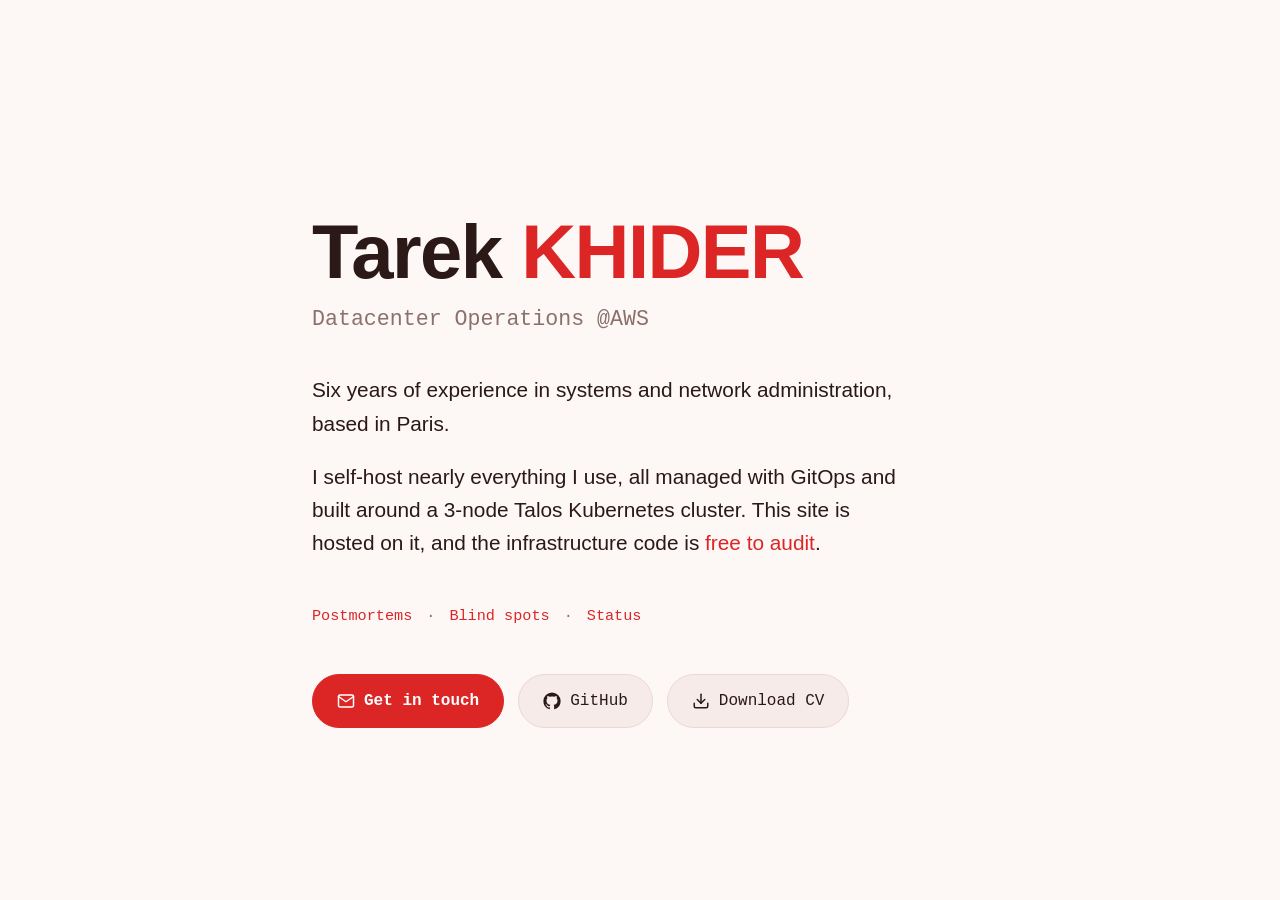
==== index.html @ 189da5d2 "Added 'STATS' button on the main page, and updated the years of experience" ====
<!DOCTYPE html>
<html lang="en">
<head>
  <meta charset="UTF-8" />
  <meta name="viewport" content="width=device-width, initial-scale=1.0" />
  <title>Tarek KHIDER</title>
  <meta name="description" content="Tarek Khider, datacenter operations in Paris, currently at AWS. Personal site, self-hosted on a GitOps home lab." />
  <meta name="author" content="Tarek Khider" />

  <!-- Open Graph -->
  <meta property="og:title" content="Tarek Khider | Datacenter Operations" />
  <meta property="og:description" content="Datacenter operations in Paris, currently at AWS. I self-host nearly everything I use, managed with GitOps, and write up what breaks in postmortems." />
  <meta property="og:type" content="website" />

  <link rel="icon" href="data:image/svg+xml,<svg xmlns=%22http://www.w3.org/2000/svg%22 viewBox=%220 0 100 100%22><text y=%22.9em%22 font-size=%2290%22>%E2%9C%A6</text></svg>" />
  <link rel="stylesheet" href="assets/css/style.css?v=13" />
</head>
<body>
  <input type="checkbox" id="cv-toggle" class="cv-check" hidden />

  <main class="hero">
    <h1>Tarek <span class="surname">KHIDER</span></h1>
    <p class="role">Datacenter Operations @AWS</p>

    <p class="bio">Six years of experience in systems and network administration, based in Paris.</p>

    <p class="bio">I self-host nearly everything I use, all managed with GitOps and built around a 3-node
      Talos Kubernetes cluster. This site is hosted on it, and the infrastructure code is
      <a href="https://github.com/tkhider/homelab-infra" target="_blank" rel="noopener noreferrer">free to audit</a>.</p>

    <nav class="page-links" aria-label="Site pages">
      <a href="/postmortems/">Postmortems</a>
      <span class="sep" aria-hidden="true">&middot;</span>
      <a href="/blind-spots/">Blind spots</a>
      <span class="sep" aria-hidden="true">&middot;</span>
      <a href="https://stats.khider.fr" target="_blank" rel="noopener noreferrer">Status</a>
    </nav>

    <div class="actions">
      <a class="btn btn-primary" href="mailto:t.khider@outlook.fr">
        <svg class="btn-icon" viewBox="0 0 24 24" fill="none" stroke="currentColor" stroke-width="2" stroke-linecap="round" stroke-linejoin="round" aria-hidden="true">
          <rect x="2" y="4" width="20" height="16" rx="2"/>
          <path d="m22 6-10 7L2 6"/>
        </svg>
        Get in touch
      </a>
      <a class="btn btn-ghost" href="https://github.com/tkhider" target="_blank" rel="noopener noreferrer">
        <svg class="btn-icon" viewBox="0 0 24 24" fill="currentColor" aria-hidden="true">
          <path d="M12 .5A11.5 11.5 0 0 0 .5 12a11.5 11.5 0 0 0 7.86 10.92c.575.106.785-.25.785-.555 0-.274-.01-1-.015-1.965-3.196.695-3.87-1.54-3.87-1.54-.523-1.33-1.277-1.685-1.277-1.685-1.044-.713.08-.698.08-.698 1.154.08 1.76 1.185 1.76 1.185 1.026 1.758 2.693 1.25 3.35.955.103-.743.4-1.25.728-1.538-2.552-.29-5.235-1.276-5.235-5.677 0-1.254.448-2.28 1.183-3.084-.119-.29-.513-1.46.112-3.043 0 0 .965-.31 3.163 1.178a10.98 10.98 0 0 1 2.88-.388c.977.004 1.96.132 2.88.388 2.196-1.488 3.16-1.178 3.16-1.178.626 1.583.232 2.753.114 3.043.737.804 1.182 1.83 1.182 3.084 0 4.412-2.687 5.384-5.246 5.668.412.355.78 1.057.78 2.13 0 1.538-.014 2.778-.014 3.157 0 .308.207.667.79.554A11.5 11.5 0 0 0 23.5 12 11.5 11.5 0 0 0 12 .5Z"/>
        </svg>
        GitHub
      </a>
      <label for="cv-toggle" class="btn btn-ghost cv-open">
        <svg class="btn-icon" viewBox="0 0 24 24" fill="none" stroke="currentColor" stroke-width="2" stroke-linecap="round" stroke-linejoin="round" aria-hidden="true">
          <path d="M21 15v4a2 2 0 0 1-2 2H5a2 2 0 0 1-2-2v-4"/>
          <path d="m7 10 5 5 5-5"/>
          <path d="M12 15V3"/>
        </svg>
        Download CV
      </label>
    </div>
  </main>

  <div class="cv-modal">
    <label for="cv-toggle" class="cv-backdrop" aria-hidden="true"></label>
    <div class="cv-card" role="dialog" aria-label="Choose CV language">
      <p class="cv-card-title">Choose a language</p>
      <a class="cv-menu-item" href="https://cv.khider.fr/tarek-khider-cv-en.pdf" download>English</a>
      <a class="cv-menu-item" href="https://cv.khider.fr/tarek-khider-cv-fr.pdf" download>Français</a>
    </div>
  </div>

</body>
</html>
---- assets/css/style.css ----
:root {
  --bg: #140f0f;
  --bg-soft: #1e1616;
  --border: #362626;
  --text: #f2e9e6;
  --muted: #a4908c;
  --accent: #ef4444;
  --accent-dim: #dc2626;
  --link: #f87171;
  --ok: #4ade80;
  --crit: #b91c1c;
  --mono: ui-monospace, SFMono-Regular, "SF Mono", Menlo, Consolas, "Liberation Mono", monospace;
  --sans: -apple-system, BlinkMacSystemFont, "Segoe UI", Roboto, Helvetica, Arial, sans-serif;
}

@media (prefers-color-scheme: light) {
  :root {
    --bg: #fdf7f6;
    --bg-soft: #f7ebe9;
    --border: #ecd7d3;
    --text: #2a1917;
    --muted: #8a716c;
    --accent: #dc2626;
    --accent-dim: #b91c1c;
    --link: #dc2626;
    --ok: #16a34a;
    --crit: #991b1b;
  }
}

* { box-sizing: border-box; }

html { scroll-behavior: smooth; }

body {
  margin: 0;
  min-height: 100vh;
  display: flex;
  flex-direction: column;
  background: var(--bg);
  color: var(--text);
  font-family: var(--sans);
  line-height: 1.65;
  -webkit-font-smoothing: antialiased;
}

a { color: var(--link); text-decoration: none; }

/* ---------- Hero ---------- */
.hero {
  flex: 1;
  display: flex;
  flex-direction: column;
  align-items: flex-start;
  justify-content: center;
  max-width: 720px;
  width: 100%;
  margin: 0 auto;
  padding: 96px 32px 56px;
}

h1 {
  font-size: clamp(3rem, 9vw, 4.75rem);
  line-height: 1.05;
  margin: 0 0 10px;
  letter-spacing: -0.02em;
  font-weight: 700;
}
.surname { color: var(--accent); }

.role {
  font-family: var(--mono);
  color: var(--muted);
  font-size: clamp(1.1rem, 2.5vw, 1.35rem);
  margin: 0 0 36px;
}

.bio {
  color: var(--text);
  font-size: clamp(1.1rem, 2.2vw, 1.3rem);
  line-height: 1.6;
  max-width: 52ch;
  margin: 0 0 20px;
}
.bio:last-of-type { margin-bottom: 44px; }

/* ---------- Buttons ---------- */
.actions {
  display: flex;
  flex-wrap: wrap;
  gap: 14px;
}

.btn {
  display: inline-flex;
  align-items: center;
  gap: 9px;
  font-family: var(--mono);
  font-size: 1rem;
  padding: 13px 24px;
  border-radius: 999px;
  border: 1px solid var(--border);
  transition: transform 0.12s ease, border-color 0.12s ease, background 0.12s ease;
}
.btn:hover { transform: translateY(-2px); }
.btn:active { transform: translateY(0); }

.btn-icon { width: 18px; height: 18px; flex-shrink: 0; }

.btn-primary {
  background: var(--accent);
  border-color: var(--accent);
  color: #ffffff;
  font-weight: 600;
}
.btn-primary:hover { background: var(--accent-dim); border-color: var(--accent-dim); }

.btn-ghost {
  background: var(--bg-soft);
  color: var(--text);
}
.btn-ghost:hover { border-color: var(--accent); color: var(--accent); }

/* ---------- CV popup (zero JS, CSS-only) ---------- */
.cv-open { cursor: pointer; }

/* Hidden until the checkbox is checked. */
.cv-modal {
  display: none;
  position: fixed;
  inset: 0;
  z-index: 50;
  align-items: center;
  justify-content: center;
  padding: 24px;
}
.cv-check:checked ~ .cv-modal { display: flex; }

.cv-backdrop {
  position: absolute;
  inset: 0;
  background: rgba(0, 0, 0, 0.55);
  cursor: pointer;
}

.cv-card {
  position: relative;
  background: var(--bg-soft);
  border: 1px solid var(--border);
  border-radius: 18px;
  padding: 14px;
  min-width: 240px;
  box-shadow: 0 16px 48px rgba(0, 0, 0, 0.4);
}

.cv-card-title {
  margin: 4px 6px 12px;
  font-family: var(--mono);
  font-size: 0.85rem;
  color: var(--muted);
}

.cv-menu-item {
  display: flex;
  align-items: center;
  gap: 10px;
  font-family: var(--mono);
  font-size: 0.95rem;
  color: var(--text);
  padding: 11px 14px;
  border-radius: 999px;
  white-space: nowrap;
  transition: background 0.12s ease, color 0.12s ease;
}
.cv-menu-item:hover,
.cv-menu-item:focus-visible {
  background: var(--bg);
  color: var(--accent);
  outline: none;
}

/* ---------- Page links ---------- */
.page-links {
  margin: 0 0 44px;
  display: flex;
  flex-wrap: wrap;
  align-items: baseline;
  column-gap: 14px;
  row-gap: 8px;
  font-family: var(--mono);
  font-size: 0.95rem;
}
.page-links a {
  color: var(--accent);
  border-bottom: 1px solid transparent;
  transition: border-color 0.12s ease;
}
.page-links a:hover { border-bottom-color: var(--accent); }
.page-links .sep { color: var(--muted); }

/* ---------- 404 page ---------- */
.error-page {
  align-items: center;
  text-align: center;
}
.error-img {
  width: 220px;
  height: 220px;
  object-fit: cover;
  border-radius: 50%;
  border: 1px solid var(--border);
  margin-bottom: 28px;
}
.error-page h1 { font-size: clamp(2.2rem, 6vw, 3rem); }
.error-page hr {
  width: 64px;
  border: none;
  border-top: 1px solid var(--border);
  margin: 20px 0;
}

/* ---------- Writing (blog) ---------- */
.doc {
  flex: 1;
  width: 100%;
  max-width: 720px;
  margin: 0 auto;
  padding: 72px 32px 56px;
}

.topnav {
  display: flex;
  flex-wrap: wrap;
  align-items: center;
  justify-content: space-between;
  gap: 16px;
  margin-bottom: 40px;
}

.back-link {
  display: inline-flex;
  align-items: center;
  gap: 8px;
  font-family: var(--mono);
  font-size: 0.9rem;
  color: var(--muted);
  transition: color 0.12s ease;
}
.back-link:hover { color: var(--accent); }
.back-link svg { width: 16px; height: 16px; }

/* Post list */
.post-list {
  list-style: none;
  margin: 0;
  padding: 0;
  display: flex;
  flex-direction: column;
  gap: 4px;
}
.post-list li { border-top: 1px solid var(--border); }
.post-list li:last-child { border-bottom: 1px solid var(--border); }
.post-item {
  display: flex;
  flex-direction: column;
  gap: 4px;
  padding: 20px 4px;
  transition: padding-left 0.12s ease;
}
.post-item:hover { padding-left: 12px; }
.post-item .post-meta {
  display: flex;
  align-items: center;
  gap: 10px;
  font-family: var(--mono);
  font-size: 0.76rem;
}
.post-item .post-date {
  font-family: var(--mono);
  font-size: 0.78rem;
  color: var(--muted);
}
.post-item .post-summary {
  font-size: 0.95rem;
  color: var(--muted);
  line-height: 1.5;
}
.post-item .post-title {
  font-size: 1.2rem;
  font-weight: 600;
  color: var(--text);
  line-height: 1.35;
}
.post-item:hover .post-title { color: var(--accent); }

/* Post meta + severity chips */
.post-head { margin-bottom: 8px; }
.post-head h1 {
  font-size: clamp(1.9rem, 5vw, 2.6rem);
  line-height: 1.15;
  letter-spacing: -0.02em;
  margin: 0 0 18px;
}
.meta-row {
  display: flex;
  flex-wrap: wrap;
  gap: 8px;
  margin-bottom: 8px;
  font-family: var(--mono);
  font-size: 0.76rem;
}
.chip {
  display: inline-flex;
  align-items: center;
  gap: 6px;
  padding: 4px 11px;
  border-radius: 999px;
  border: 1px solid var(--border);
  background: var(--bg-soft);
  color: var(--muted);
}
.chip.resolved {
  border-color: color-mix(in srgb, var(--ok) 45%, transparent);
  color: var(--ok);
  background: color-mix(in srgb, var(--ok) 12%, transparent);
}
.chip.sev {
  border-color: color-mix(in srgb, var(--crit) 50%, transparent);
  color: var(--crit);
  background: color-mix(in srgb, var(--crit) 12%, transparent);
}

/* Prose */
.prose { font-size: 1.02rem; }
.prose h2 {
  font-size: 1.3rem;
  letter-spacing: -0.01em;
  margin: 40px 0 12px;
  padding-bottom: 8px;
  border-bottom: 1px solid var(--border);
}
.prose h3 { font-size: 1.05rem; margin: 28px 0 8px; }
.prose p { margin: 0 0 16px; }
.prose ul, .prose ol { margin: 0 0 16px; padding-left: 22px; }
.prose li { margin: 6px 0; }
.prose li::marker { color: var(--accent); }
.prose strong { color: var(--text); font-weight: 600; }
.prose a { border-bottom: 1px solid transparent; transition: border-color 0.12s ease; }
.prose a:hover { border-bottom-color: var(--link); }
.prose code {
  font-family: var(--mono);
  font-size: 0.86em;
  background: var(--bg-soft);
  border: 1px solid var(--border);
  border-radius: 6px;
  padding: 1px 6px;
}
.prose .lead {
  font-size: 1.12rem;
  color: var(--text);
  line-height: 1.6;
}
.prose figure {
  margin: 20px 0 24px;
  border: 1px solid var(--border);
  border-radius: 10px;
  overflow: hidden;
  background: var(--bg-soft);
}
.prose figure img { display: block; width: 100%; height: auto; }
.prose figcaption {
  font-family: var(--mono);
  font-size: 0.78rem;
  color: var(--muted);
  line-height: 1.5;
  padding: 10px 14px;
  border-top: 1px solid var(--border);
}
.term {
  margin: 0 0 16px;
  padding: 12px 14px;
  background: var(--bg-soft);
  border: 1px solid var(--border);
  border-radius: 8px;
  font-family: var(--mono);
  font-size: 0.82em;
  line-height: 1.55;
  overflow-x: auto;
  white-space: pre;
  color: var(--muted);
}
.term .ok { color: var(--ok); }
.term .bad { color: var(--crit); }
.term .cmd { color: var(--text); }
.term .muted { color: var(--muted); }

.task-list { list-style: none; padding-left: 4px; }
.task-list li { padding-left: 26px; position: relative; }
.task-list li::before {
  content: "";
  position: absolute;
  left: 0;
  top: 0.45em;
  width: 13px;
  height: 13px;
  border: 1px solid var(--muted);
  border-radius: 4px;
}
.task-list li.done { color: var(--muted); }
.task-list li.done::before {
  background: var(--accent);
  border-color: var(--accent);
}
.task-list li.done::after {
  content: "";
  position: absolute;
  left: 4px;
  top: 0.5em;
  width: 4px;
  height: 8px;
  border: solid #ffffff;
  border-width: 0 2px 2px 0;
  transform: rotate(45deg);
}

/* ---------- Architecture diagram ---------- */
.diagram {
  display: flex;
  flex-direction: column;
  margin: 24px 0 24px;
}

.d-box {
  border: 1px solid var(--border);
  background: var(--bg-soft);
  border-radius: 12px;
  padding: 12px 16px;
  text-align: center;
}
.d-name {
  display: block;
  font-weight: 600;
  font-size: 0.95rem;
  color: var(--text);
}
.d-sub {
  display: block;
  font-family: var(--mono);
  font-size: 0.72rem;
  color: var(--muted);
  line-height: 1.5;
  margin-top: 3px;
}

.d-arrow {
  display: flex;
  flex-direction: column;
  align-items: center;
  padding: 5px 0;
  font-family: var(--mono);
  font-size: 0.72rem;
  color: var(--muted);
  text-align: center;
}
.d-arrow::after {
  content: "\2193";
  color: var(--accent);
  font-size: 1.05rem;
  line-height: 1.2;
}

.d-cluster { padding-bottom: 16px; }
.d-inner {
  border: 1px solid var(--border);
  background: var(--bg);
  border-radius: 10px;
  padding: 10px 14px;
  margin-top: 12px;
}
.d-chips {
  display: flex;
  flex-wrap: wrap;
  justify-content: center;
  gap: 7px;
  margin-top: 12px;
}
.d-chip {
  font-family: var(--mono);
  font-size: 0.72rem;
  color: var(--muted);
  border: 1px solid var(--border);
  background: var(--bg);
  border-radius: 999px;
  padding: 3px 10px;
}

.d-split {
  display: grid;
  grid-template-columns: 1fr 1fr;
  gap: 0 18px;
}
.d-branch {
  display: flex;
  flex-direction: column;
}
.d-branch .d-box { flex: 1; }

.d-row {
  display: flex;
  align-items: stretch;
}
.d-row .d-box { flex: 1; }
.d-harrow {
  display: flex;
  flex-direction: column;
  align-items: center;
  justify-content: center;
  padding: 0 10px;
  font-family: var(--mono);
  font-size: 0.72rem;
  color: var(--muted);
  text-align: center;
  max-width: 110px;
}
.d-harrow::after {
  content: "\2192";
  color: var(--accent);
  font-size: 1.05rem;
}

@media (max-width: 560px) {
  .hero { padding-top: 56px; }
  .doc { padding-top: 48px; }
  .d-split { grid-template-columns: 1fr; }
  .d-row { flex-direction: column; }
  .d-harrow { padding: 5px 0; max-width: none; }
  .d-harrow::after { content: "\2193"; }
}
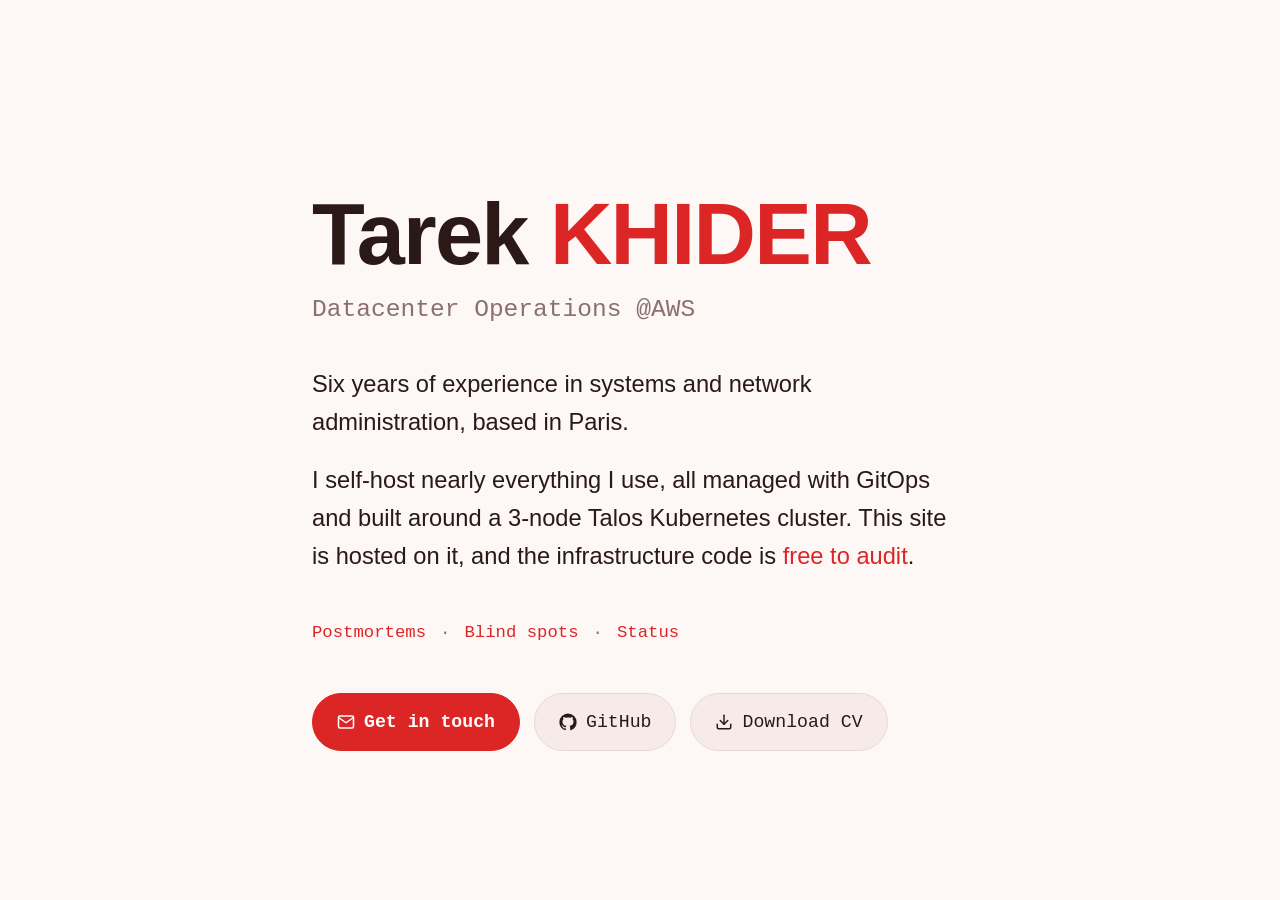
==== commit 07e4e24b: "Fix zoomed-out look with fluid root font-size, trim README Text sizes relied on clamp() with vw unit" ====
--- a/index.html
+++ b/index.html
@@ -13,7 +13,7 @@
   <meta property="og:type" content="website" />
 
   <link rel="icon" href="data:image/svg+xml,<svg xmlns=%22http://www.w3.org/2000/svg%22 viewBox=%220 0 100 100%22><text y=%22.9em%22 font-size=%2290%22>%E2%9C%A6</text></svg>" />
-  <link rel="stylesheet" href="assets/css/style.css?v=13" />
+  <link rel="stylesheet" href="assets/css/style.css?v=14" />
 </head>
 <body>
   <input type="checkbox" id="cv-toggle" class="cv-check" hidden />
--- a/assets/css/style.css
+++ b/assets/css/style.css
@@ -30,7 +30,10 @@
 
 * { box-sizing: border-box; }
 
-html { scroll-behavior: smooth; }
+html {
+  scroll-behavior: smooth;
+  font-size: clamp(16px, 15px + 0.25vw, 19px);
+}
 
 body {
   margin: 0;
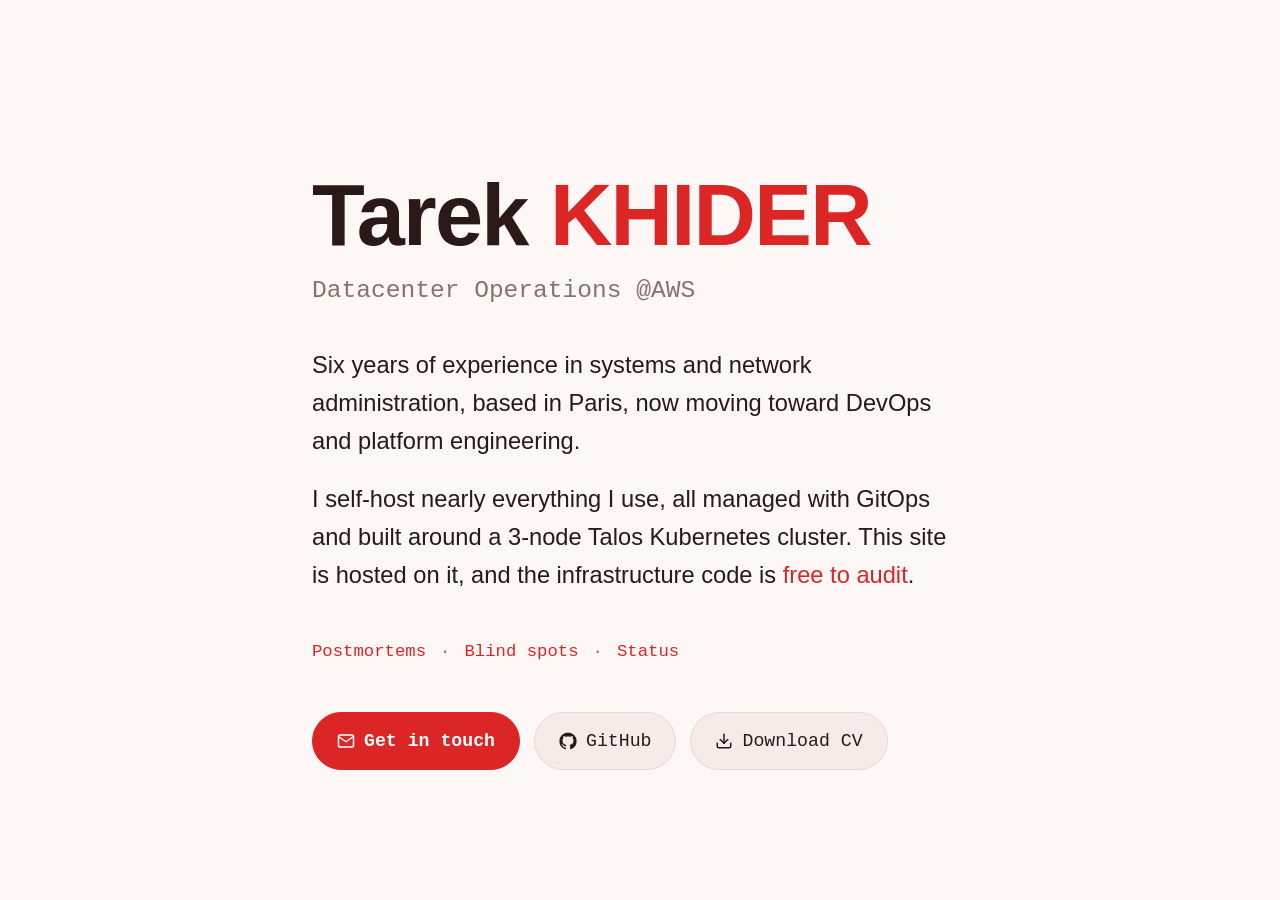
==== commit 2ecdba84: "added new postmortem" ====
--- a/index.html
+++ b/index.html
@@ -4,16 +4,16 @@
   <meta charset="UTF-8" />
   <meta name="viewport" content="width=device-width, initial-scale=1.0" />
   <title>Tarek KHIDER</title>
-  <meta name="description" content="Tarek Khider, datacenter operations in Paris, currently at AWS. Personal site, self-hosted on a GitOps home lab." />
+  <meta name="description" content="Tarek Khider, datacenter operations in Paris, currently at AWS, moving toward DevOps and platform engineering. Personal site, self-hosted on a GitOps home lab." />
   <meta name="author" content="Tarek Khider" />
 
   <!-- Open Graph -->
   <meta property="og:title" content="Tarek Khider | Datacenter Operations" />
-  <meta property="og:description" content="Datacenter operations in Paris, currently at AWS. I self-host nearly everything I use, managed with GitOps, and write up what breaks in postmortems." />
+  <meta property="og:description" content="Datacenter operations in Paris, currently at AWS, moving toward DevOps and platform engineering. I self-host nearly everything I use, managed with GitOps, and write up what breaks in postmortems." />
   <meta property="og:type" content="website" />
 
   <link rel="icon" href="data:image/svg+xml,<svg xmlns=%22http://www.w3.org/2000/svg%22 viewBox=%220 0 100 100%22><text y=%22.9em%22 font-size=%2290%22>%E2%9C%A6</text></svg>" />
-  <link rel="stylesheet" href="assets/css/style.css?v=14" />
+  <link rel="stylesheet" href="assets/css/style.css?v=15" />
 </head>
 <body>
   <input type="checkbox" id="cv-toggle" class="cv-check" hidden />
@@ -22,7 +22,7 @@
     <h1>Tarek <span class="surname">KHIDER</span></h1>
     <p class="role">Datacenter Operations @AWS</p>
 
-    <p class="bio">Six years of experience in systems and network administration, based in Paris.</p>
+    <p class="bio">Six years of experience in systems and network administration, based in Paris, now moving toward DevOps and platform engineering.</p>
 
     <p class="bio">I self-host nearly everything I use, all managed with GitOps and built around a 3-node
       Talos Kubernetes cluster. This site is hosted on it, and the infrastructure code is
--- a/assets/css/style.css
+++ b/assets/css/style.css
@@ -273,6 +273,7 @@
 .post-item:hover { padding-left: 12px; }
 .post-item .post-meta {
   display: flex;
+  flex-wrap: wrap;
   align-items: center;
   gap: 10px;
   font-family: var(--mono);
@@ -332,6 +333,11 @@
   color: var(--crit);
   background: color-mix(in srgb, var(--crit) 12%, transparent);
 }
+.chip.tag {
+  background: transparent;
+  border-style: dashed;
+}
+.chip.tag::before { content: "#"; opacity: 0.6; margin-right: -4px; }
 
 /* Prose */
 .prose { font-size: 1.02rem; }
